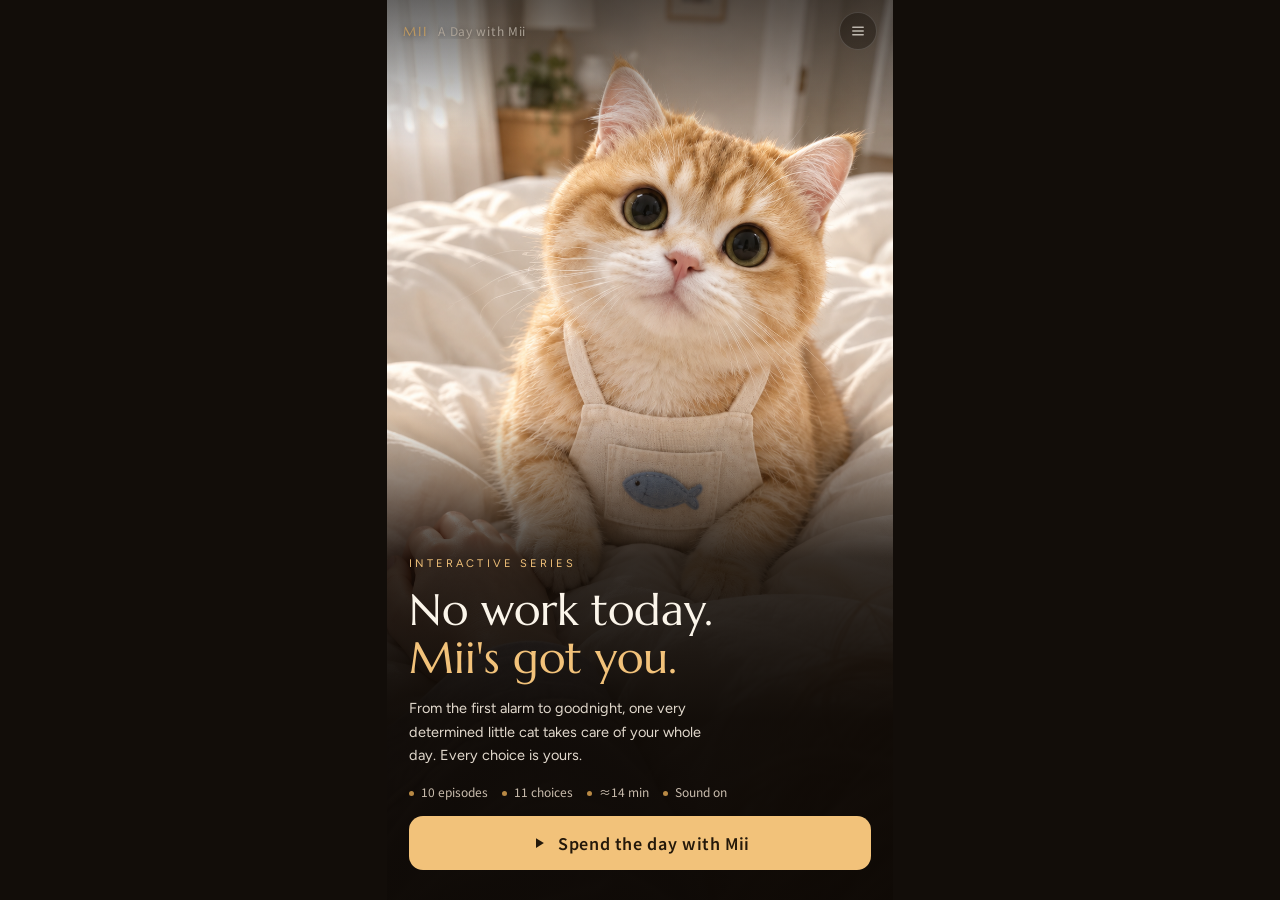
==== index.html @ f4789b43 "A Day with Mii: interactive preview (V40 player, Magnus-style UI with free input) Co-Authored-By: Cl" ====
<!doctype html>
<html lang="zh-CN">
<head>
<meta charset="utf-8">
<meta name="viewport" content="width=device-width,initial-scale=1,viewport-fit=cover">
<meta name="theme-color" content="#120d09">
<title>A Day with Mii</title>
<link rel="preconnect" href="https://fonts.googleapis.com">
<link rel="stylesheet" href="https://fonts.googleapis.com/css2?family=Marcellus&family=Figtree:wght@400;500;600&family=Noto+Sans+SC:wght@400;500&display=swap">
<link rel="stylesheet" href="style.css?v=40">
</head>
<body class="start">
<div id="stage">
  <div id="films"></div>
  <div class="shade"></div>
  <div id="paused" hidden><div><svg viewBox="0 0 24 24" width="26" height="26" fill="#fff"><path d="M8 5.5v13l10.5-6.5z"/></svg></div></div>
  <header id="top">
    <div class="brand"><b>Mii</b><span id="epName"></span></div>
    <button class="icon" id="menuBtn" aria-label="Menu" aria-expanded="false"><svg viewBox="0 0 24 24" fill="none" stroke="#f2ebe1" stroke-width="1.8" stroke-linecap="round"><path d="M5 7h14M5 12h14M5 17h14"/></svg></button>
  </header>
  <nav id="menu" hidden>
    <div class="lab"><span class="only-zh">选集</span><span class="only-en">Episodes</span></div>
    <div id="epList"></div>
    <div class="sep"></div>
    <button id="mSub" hidden><span>字幕</span><small id="mSubV"></small></button>
    <button id="mBack"><span><span class="only-zh">返回上一个选择</span><span class="only-en">Back to last choice</span></span></button>
    <button id="mRestart"><span><span class="only-zh">从头开始</span><span class="only-en">Start over</span></span></button>
  </nav>
  <div id="thought" hidden></div>
  <aside id="phonePip" hidden><img id="pipImage" alt=""></aside>
  <div id="subs" aria-live="polite"></div>
  <div id="loading" role="status" hidden><span class="spinner"></span><span id="loadingText"></span><button id="retry" hidden></button></div>
  <div id="bar">
    <button class="icon" id="playBtn" aria-label="Pause"><svg viewBox="0 0 24 24" fill="#f2ebe1" id="playIco"><path d="M7 5h3.5v14H7zM13.5 5H17v14h-3.5z"/></svg></button>
    <div id="track" role="slider" tabindex="0" aria-label="Progress" aria-valuemin="0" aria-valuemax="100" aria-valuenow="0"><i><b id="fill"></b><s id="knob"></s></i></div>
    <div id="chap"></div>
    <div id="speedWrap"><button id="speedBtn" aria-label="Playback speed" aria-expanded="false">1.0x</button><div id="speedMenu" hidden></div></div>
  </div>
  <button id="headQte" class="headQte" hidden><svg viewBox="0 0 32 32" aria-hidden="true"><path d="M10 17V9a2 2 0 0 1 4 0v7-10a2 2 0 0 1 4 0v10-7a2 2 0 0 1 4 0v8-4a2 2 0 0 1 4 0v9c0 5-4 8-9 8-3 0-5-2-7-4l-5-6a2 2 0 0 1 3-3l3 3"/></svg></button>
  <section id="sheet" aria-label="Your choice">
    <div class="cue" id="cue"></div>
    <div id="opts"></div>
    <form id="say" autocomplete="off">
      <input id="sayIn" maxlength="80" aria-label="Say something to Mii">
      <button id="sayBtn" type="submit" aria-label="Send"><svg viewBox="0 0 24 24" fill="none" stroke="currentColor" stroke-width="2.2" stroke-linecap="round" stroke-linejoin="round"><path d="M5 12h13M13 6l6 6-6 6"/></svg></button>
    </form>
  </section>

  <section class="card" id="startCard">
    <div class="kicker">Interactive Series<span class="only-zh"> · 互动短剧</span></div>
    <h1 class="only-zh">今天不要上班，<br><em>咪养你。</em></h1>
    <h1 class="only-en">No work today. <em>Mii's got you.</em></h1>
    <p class="only-zh">从闹钟响起到晚安，一只认真又有点笨拙的小猫，替你过完这一天。每一个选择，都由你来做。</p>
    <p class="only-en">From the first alarm to goodnight, one very determined little cat takes care of your whole day. Every choice is yours.</p>
    <div class="meta" id="meta"></div>
    <button class="cta" id="startBtn"><svg viewBox="0 0 24 24" width="18" height="18" fill="currentColor"><path d="M8 5.5v13l10.5-6.5z"/></svg><span class="only-zh">和咪过一天</span><span class="only-en">Spend the day with Mii</span></button>
    <button class="cta ghost" id="continueBtn" hidden><span class="only-zh">继续上次的这一天</span><span class="only-en">Continue our day</span></button>
  </section>

  <section class="card" id="epCard" hidden>
    <div class="done" id="epDone"></div>
    <div class="num" id="epNum"></div>
    <div class="t" id="epT"></div>
    <div class="te" id="epTe"></div>
    <button class="cta" id="epGo"><span class="only-zh">继续观看</span><span class="only-en">Continue</span></button>
  </section>

  <section class="card" id="endCard" hidden>
    <div class="kicker"><span class="only-zh">第 10 集 · 完</span><span class="only-en">Good night</span></div>
    <h1 class="only-zh">今天，<br>被<em>咪</em>照顾了一整天。</h1>
    <h1 class="only-en">A whole day, <em>looked after by Mii.</em></h1>
    <ul class="path" id="endPath"></ul>
    <div class="row">
      <button class="cta ghost" id="endBack"><span class="only-zh">换个选择</span><span class="only-en">Change a choice</span></button>
      <button class="cta ghost" id="endEps"><span class="only-zh">选集</span><span class="only-en">Episodes</span></button>
    </div>
    <button class="cta" id="endRestart"><span class="only-zh">再和咪过一天</span><span class="only-en">Spend another day</span></button>
  </section>
  <div id="toast" hidden></div>
</div>
<script type="module" src="app.js?v=40"></script>
</body>
</html>
---- style.css ----
[hidden]{display:none!important}
/* Same layout as the Magnus player: one 9:16 screen, all UI floating on the film. Warm palette for Mii: honey = her fur. */
:root{
  --night:#120d09; --ink:#fbf4e8; --concrete:#ece3d6; --mute:#a99c8d;
  --gold:#f2c27a; --gold-deep:#b98944; --glass:rgba(24,17,11,.62); --line:rgba(242,194,122,.42);
  --display:"Marcellus",Georgia,serif; --body:"Figtree","Helvetica Neue",Arial,"Noto Sans SC","PingFang SC",sans-serif; --zh:"Noto Sans SC","PingFang SC","Hiragino Sans GB",sans-serif;
  color-scheme:dark;
}
html,body{height:100%;margin:0;background:var(--night);color:var(--concrete);font-family:var(--body);overflow:hidden}
*{box-sizing:border-box;-webkit-tap-highlight-color:transparent}
button{font:inherit;color:inherit}
#stage{position:relative;height:100%;max-width:calc(100dvh * 9 / 16);margin:0 auto;overflow:hidden;background:#000 center/cover no-repeat;isolation:isolate}
#films{position:absolute;inset:0}
#films video{position:absolute;inset:0;width:100%;height:100%;object-fit:cover;opacity:0;pointer-events:none;transition:opacity .2s linear}
#films video.active{opacity:1}
.shade{position:absolute;inset:0;pointer-events:none;z-index:2;background:linear-gradient(to bottom,rgba(0,0,0,.45),transparent 16%,transparent 60%,rgba(0,0,0,.66));transition:background .3s}
body.choosing .shade,body.qte .shade{background:linear-gradient(to bottom,rgba(0,0,0,.45),transparent 16%,transparent 34%,rgba(16,10,5,.9))}
#top{position:absolute;left:0;right:0;top:0;z-index:6;display:flex;align-items:center;justify-content:space-between;gap:12px;padding:calc(12px + env(safe-area-inset-top,0px)) max(16px,env(safe-area-inset-right,0px)) 0 max(16px,env(safe-area-inset-left,0px))}
.brand{font-family:var(--display);letter-spacing:.16em;font-size:13px;text-transform:uppercase;color:var(--concrete);display:flex;gap:10px;align-items:baseline;min-width:0;text-shadow:0 1px 6px rgba(0,0,0,.5)}
.brand b{color:var(--gold);font-weight:400}
.brand span{font-family:var(--zh);letter-spacing:.06em;font-size:12px;color:#d8cdbf;white-space:nowrap;overflow:hidden;text-overflow:ellipsis;text-transform:none}
.icon{width:38px;height:38px;border-radius:50%;border:1px solid rgba(255,255,255,.2);background:rgba(20,14,9,.38);display:grid;place-items:center;cursor:pointer;flex:none}
.icon svg{width:18px;height:18px;display:block}
.icon:focus-visible,.opt:focus-visible,.cta:focus-visible,#say button:focus-visible,.ep:focus-visible,.headQte:focus-visible{outline:2px solid var(--gold);outline-offset:2px}
/* subtitles */
#subs{position:absolute;left:0;right:0;z-index:4;bottom:calc(66px + env(safe-area-inset-bottom,0px));padding:0 max(20px,env(safe-area-inset-left,0px));text-align:center;pointer-events:none;display:flex;flex-direction:column;gap:3px}
#subs .zh{font-family:var(--zh);font-size:16px;line-height:1.4;color:#fff;font-weight:500;text-shadow:0 1px 3px rgba(0,0,0,.95),0 0 14px rgba(0,0,0,.55);text-wrap:balance}
#subs .en{font-size:14px;line-height:1.35;color:#f1eadf;text-shadow:0 1px 3px rgba(0,0,0,.9),0 0 12px rgba(0,0,0,.5);text-wrap:balance}
body.en-only #subs .en{font-size:16px;color:#fff;font-weight:500}
#subs .who{font-size:10px;letter-spacing:.2em;color:var(--gold);text-transform:uppercase;text-shadow:0 1px 3px rgba(0,0,0,.9)}
#subs.her .en,#subs.her .zh{color:var(--gold)}
#thought{position:absolute;z-index:4;top:22%;left:8%;right:8%;text-align:center;font-family:var(--zh);font-size:17px;color:#fff;text-shadow:0 1px 5px rgba(0,0,0,.8);pointer-events:none;line-height:1.5}
#phonePip{position:absolute;z-index:4;right:5%;top:12%;width:30%;aspect-ratio:3/4;overflow:hidden;border-radius:14px;border:2px solid rgba(255,255,255,.55);box-shadow:0 4px 18px rgba(0,0,0,.3);pointer-events:none}
#phonePip img{width:100%;height:100%;object-fit:cover}
/* progress */
#bar{position:absolute;left:0;right:0;bottom:0;z-index:5;padding:0 max(16px,env(safe-area-inset-right,0px)) calc(14px + env(safe-area-inset-bottom,0px)) max(16px,env(safe-area-inset-left,0px));display:flex;align-items:center;gap:12px}
#track{flex:1;height:34px;display:flex;align-items:center;cursor:pointer;touch-action:none;-webkit-user-select:none;user-select:none}
#track i{display:block;height:2px;width:100%;background:rgba(255,255,255,.26);position:relative;border-radius:2px}
#track i b{position:absolute;left:0;top:0;bottom:0;background:var(--gold);width:0;border-radius:2px}
#track i s{position:absolute;top:50%;left:0;width:12px;height:12px;margin:-6px 0 0 -6px;border-radius:50%;background:var(--gold);box-shadow:0 0 0 3px rgba(242,194,122,.25);transition:transform .12s}
#track.drag i{height:4px}#track.drag i s{transform:scale(1.35)}
#track:focus-visible{outline:2px solid var(--gold);outline-offset:2px;border-radius:4px}
#chap{font-size:12px;color:#d8cdbf;white-space:nowrap;font-family:var(--zh);font-variant-numeric:tabular-nums;text-shadow:0 1px 4px rgba(0,0,0,.6)}
body:not(.playing) #bar{display:none}
#paused{position:absolute;inset:0;z-index:3;display:grid;place-items:center;pointer-events:none}
#paused div{width:66px;height:66px;border-radius:50%;background:rgba(0,0,0,.4);border:1px solid rgba(255,255,255,.28);display:grid;place-items:center}
#speedWrap{position:relative;flex:none}
#speedBtn{height:30px;min-width:46px;padding:0 10px;border-radius:999px;border:1px solid rgba(255,255,255,.22);background:rgba(20,14,9,.38);color:var(--concrete);font-size:12px;font-variant-numeric:tabular-nums;cursor:pointer;display:flex;align-items:center;justify-content:center}
#speedBtn:focus-visible,#speedMenu button:focus-visible{outline:2px solid var(--gold);outline-offset:2px}
#speedMenu{position:absolute;right:0;bottom:40px;background:rgba(26,19,13,.97);border:1px solid rgba(255,255,255,.12);border-radius:12px;padding:4px;display:flex;flex-direction:column;min-width:76px;z-index:9}
#speedMenu button{background:none;border:0;border-radius:8px;min-height:36px;padding:0 12px;font-size:13px;cursor:pointer;display:flex;align-items:center;justify-content:center;font-variant-numeric:tabular-nums}
#speedMenu button:hover{background:rgba(255,255,255,.06)}
#speedMenu button.on{color:var(--gold)}
/* loading */
#loading{position:absolute;z-index:10;left:12%;right:12%;top:44%;display:flex;align-items:center;justify-content:center;flex-wrap:wrap;gap:12px;padding:14px 16px;border-radius:14px;background:rgba(20,14,9,.82);border:1px solid rgba(255,255,255,.12);text-align:center;font-size:13.5px;line-height:1.5;font-family:var(--zh);backdrop-filter:blur(10px);-webkit-backdrop-filter:blur(10px)}
.spinner{width:18px;height:18px;border:2px solid rgba(255,255,255,.25);border-top-color:var(--gold);border-radius:50%;animation:spin 1s linear infinite}
@keyframes spin{to{transform:rotate(360deg)}}
#retry{padding:8px 16px;border-radius:10px;border:0;background:var(--gold);color:#24180a;cursor:pointer;font-family:var(--zh)}
/* head-pat QTE */
.headQte{position:absolute;z-index:7;transform:translate(-50%,-50%);width:60px;height:60px;border-radius:50%;border:1.5px solid var(--gold);background:var(--glass);color:var(--gold);backdrop-filter:blur(8px);-webkit-backdrop-filter:blur(8px);box-shadow:0 0 0 6px rgba(242,194,122,.18),0 0 22px rgba(242,194,122,.3);display:grid;place-items:center;cursor:pointer;animation:pat 1.6s ease-in-out infinite;touch-action:manipulation;padding:0}
.headQte svg{width:28px;height:28px;fill:none;stroke:currentColor;stroke-width:1.8;stroke-linecap:round;stroke-linejoin:round}
@keyframes pat{50%{box-shadow:0 0 0 12px rgba(242,194,122,.08),0 0 22px rgba(242,194,122,.3)}}
/* choice sheet */
#sheet{position:absolute;left:0;right:0;bottom:0;z-index:7;padding:0 max(16px,env(safe-area-inset-right,0px)) calc(18px + env(safe-area-inset-bottom,0px)) max(16px,env(safe-area-inset-left,0px));display:flex;flex-direction:column;gap:10px;transform:translateY(12px);opacity:0;transition:opacity .35s ease,transform .35s ease;pointer-events:none}
#sheet.show{opacity:1;transform:none;pointer-events:auto}
#opts{display:flex;flex-direction:column;gap:10px}
.cue{font-size:12.5px;color:#d8cdbf;text-align:center;font-family:var(--zh);line-height:1.5}
.cue .en{display:block;font-family:var(--body);font-style:italic;font-size:11.5px;margin-top:1px}
.opt{display:flex;flex-direction:column;align-items:center;justify-content:center;text-align:center;gap:3px;min-height:56px;padding:11px 16px;border-radius:14px;border:1px solid var(--line);background:var(--glass);backdrop-filter:blur(10px);-webkit-backdrop-filter:blur(10px);cursor:pointer;transition:border-color .2s,transform .12s}
.opt:hover{border-color:var(--gold)}
.opt:active{transform:scale(.985)}
.opt:disabled{opacity:.6;cursor:default}
.opt .zh{font-family:var(--zh);font-size:15px;color:var(--ink);line-height:1.35}
.opt .en{font-size:12px;color:#cdbfa9}
body.en-only .opt .en{font-size:15px;color:var(--ink)}
.opt.hint{border-color:var(--gold);box-shadow:0 0 0 1px var(--gold),0 0 22px rgba(242,194,122,.3)}
#say{display:flex;gap:8px;align-items:center;border-radius:14px;border:1px solid rgba(255,255,255,.18);background:rgba(16,11,7,.55);padding:5px 5px 5px 14px}
#say input{flex:1;min-width:0;background:transparent;border:0;outline:0;color:#fff;font:inherit;font-size:15px;padding:8px 0}
#say input::placeholder{color:#a0968a}
#say button{width:40px;height:40px;border-radius:10px;border:0;background:var(--gold);color:#24180a;display:grid;place-items:center;cursor:pointer;flex:none}
#say button:disabled{background:#3d3630;color:#7d756c}
#say button svg{width:18px;height:18px}
/* full cards */
.card{position:absolute;inset:0;z-index:8;display:flex;flex-direction:column;justify-content:flex-end;gap:16px;padding:calc(40px + env(safe-area-inset-top,0px)) max(22px,env(safe-area-inset-right,0px)) calc(30px + env(safe-area-inset-bottom,0px)) max(22px,env(safe-area-inset-left,0px));background:linear-gradient(to bottom,rgba(14,9,5,.1),rgba(14,9,5,.25) 35%,rgba(14,9,5,.93) 74%)}
.kicker{font-size:11px;letter-spacing:.28em;text-transform:uppercase;color:var(--gold)}
.card h1{font-family:var(--display);font-weight:400;font-size:clamp(32px,9.5vw,44px);line-height:1.08;margin:0;color:#fbf5ea;text-wrap:balance}
.card h1.only-zh{font-family:var(--zh);font-weight:500;font-size:clamp(30px,8.6vw,40px);line-height:1.22;letter-spacing:.02em}
.card h1 em{font-style:normal;color:var(--gold)}
.card p{margin:0;font-size:14.5px;line-height:1.6;color:#e2d9cd;max-width:34ch;font-family:var(--zh)}
.card p.only-en{font-family:var(--body)}
.cta{align-self:stretch;min-height:54px;border-radius:14px;border:0;background:var(--gold);color:#24180a;font-weight:600;font-size:16px;letter-spacing:.04em;cursor:pointer;display:flex;align-items:center;justify-content:center;gap:10px;font-family:var(--zh)}
.cta.ghost{background:transparent;border:1px solid rgba(255,255,255,.28);color:#efe9e0;font-weight:500;font-size:14px}
.row{display:grid;grid-template-columns:1fr 1fr;gap:10px}
.meta{display:flex;gap:14px;flex-wrap:wrap;font-size:12px;color:#c9bcad;font-family:var(--zh)}
.meta > span::before{content:"";display:inline-block;width:5px;height:5px;border-radius:50%;background:var(--gold-deep);margin-right:7px;vertical-align:middle}
#startCard{background:linear-gradient(to bottom,rgba(14,9,5,.3),transparent 14%,transparent 46%,rgba(14,9,5,.8) 62%,rgba(14,9,5,.96) 80%)}
#epCard{justify-content:center;align-items:center;text-align:center;background:rgba(14,9,5,.72);backdrop-filter:blur(3px);-webkit-backdrop-filter:blur(3px)}
#epCard .num{font-family:var(--display);font-size:13px;letter-spacing:.4em;color:var(--gold)}
#epCard .t{font-family:var(--zh);font-size:28px;color:#fff;letter-spacing:.1em;text-wrap:balance}
#epCard .te{font-family:var(--display);font-size:15px;letter-spacing:.12em;color:#d9cdb8}
#epCard .done{font-family:var(--zh);font-size:13px;color:var(--mute)}
#epCard .cta{align-self:center;width:min(280px,100%);margin-top:10px}
.path{list-style:none;margin:0;padding:0;display:flex;flex-direction:column;gap:6px;font-size:13px;color:#ddd3c6;font-family:var(--zh);max-height:30vh;overflow:auto}
.path li{display:flex;gap:10px;align-items:baseline}
.path li b{font-weight:500;color:var(--gold);font-size:11px;letter-spacing:.1em;min-width:26px;font-family:var(--body)}
/* menu */
#menu{position:absolute;z-index:9;top:calc(58px + env(safe-area-inset-top,0px));right:max(16px,env(safe-area-inset-right,0px));width:min(270px,calc(100% - 32px));background:rgba(26,19,13,.97);border:1px solid rgba(255,255,255,.12);border-radius:14px;padding:6px;display:flex;flex-direction:column;max-height:72vh;overflow:auto}
#menu button{background:none;border:0;text-align:left;padding:10px 12px;border-radius:9px;font-size:14px;cursor:pointer;display:flex;justify-content:space-between;align-items:center;gap:10px;min-height:44px;width:100%;font-family:var(--zh)}
#menu > button{justify-content:center;text-align:center}
#menu button:hover{background:rgba(255,255,255,.06)}
#menu button small{color:var(--mute);font-variant-numeric:tabular-nums}
#menu .ep.current{background:rgba(242,194,122,.12)}
#menu .sep{height:1px;background:rgba(255,255,255,.08);margin:4px 8px}
#menu .lab{text-align:center;font-size:11px;letter-spacing:.2em;color:var(--mute);padding:8px 12px 4px;text-transform:uppercase}
.ep b{color:var(--gold);font-weight:500;font-family:var(--body);font-size:12px;letter-spacing:.06em;display:inline-block;min-width:36px;font-variant-numeric:tabular-nums}
#toast{position:absolute;z-index:10;left:50%;top:calc(64px + env(safe-area-inset-top,0px));transform:translateX(-50%);background:rgba(0,0,0,.75);border:1px solid rgba(255,255,255,.14);padding:8px 14px;border-radius:999px;font-size:12.5px;white-space:nowrap;font-family:var(--zh)}
@media (prefers-reduced-motion:reduce){*{transition:none!important;animation:none!important}}
body.en-only .zh,body.en-only .only-zh{display:none!important}
body:not(.en-only) .only-en{display:none!important}
body.sub-en #subs .zh,body.sub-en #sheet .zh{display:none!important}
body.sub-en:not(.en-only) .opt .en{font-size:15px;color:var(--ink)}
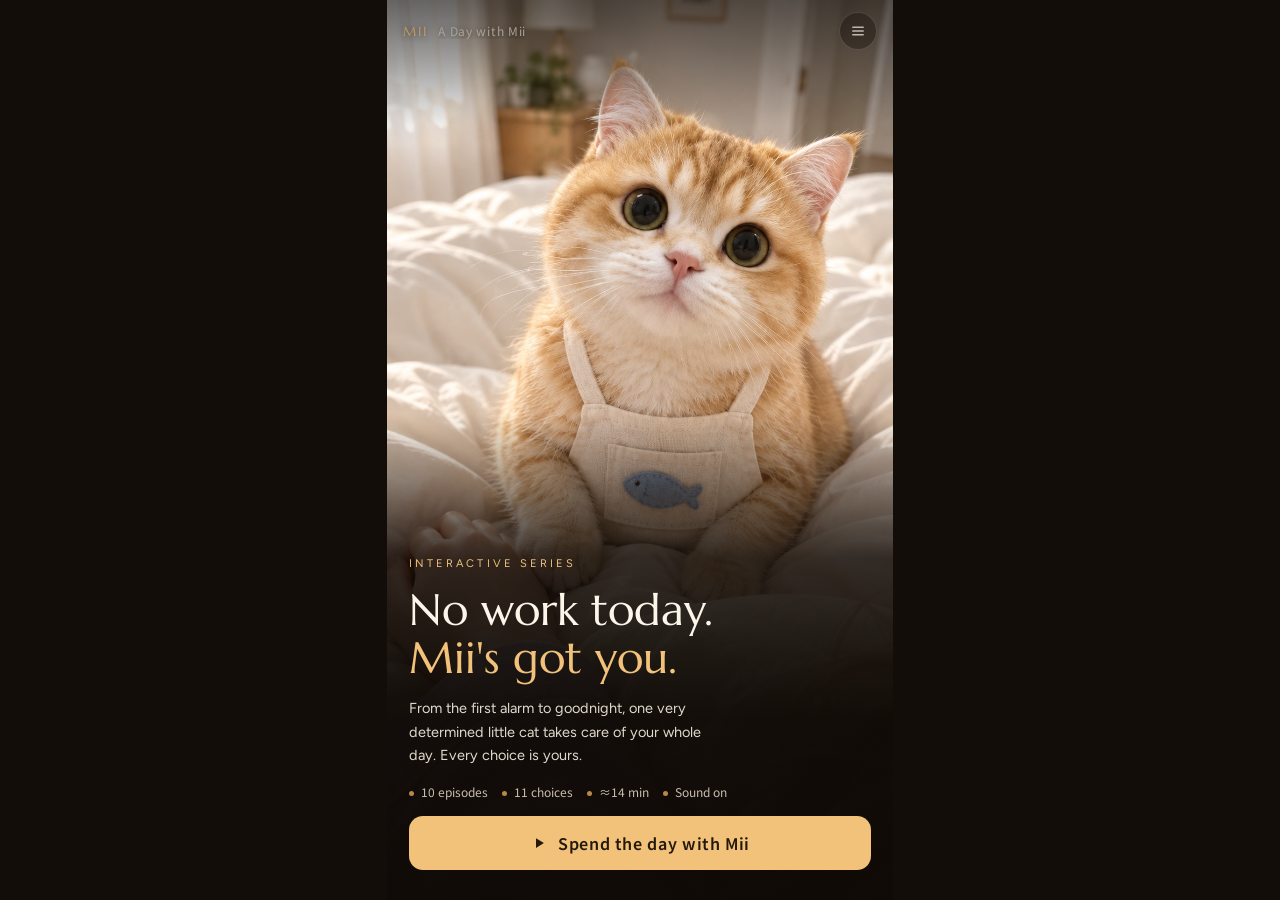
==== commit 59acd386: "Lighter JPG cover; start button waits until the player is ready Co-Authored-By: Claude Opus 5.5 <nor" ====
--- a/index.html
+++ b/index.html
@@ -53,8 +53,8 @@
     <p class="only-zh">从闹钟响起到晚安，一只认真又有点笨拙的小猫，替你过完这一天。每一个选择，都由你来做。</p>
     <p class="only-en">From the first alarm to goodnight, one very determined little cat takes care of your whole day. Every choice is yours.</p>
     <div class="meta" id="meta"></div>
-    <button class="cta" id="startBtn"><svg viewBox="0 0 24 24" width="18" height="18" fill="currentColor"><path d="M8 5.5v13l10.5-6.5z"/></svg><span class="only-zh">和咪过一天</span><span class="only-en">Spend the day with Mii</span></button>
-    <button class="cta ghost" id="continueBtn" hidden><span class="only-zh">继续上次的这一天</span><span class="only-en">Continue our day</span></button>
+    <button class="cta" id="startBtn" disabled><svg viewBox="0 0 24 24" width="18" height="18" fill="currentColor"><path d="M8 5.5v13l10.5-6.5z"/></svg><span class="only-zh">和咪过一天</span><span class="only-en">Spend the day with Mii</span></button>
+    <button class="cta ghost" id="continueBtn" hidden disabled><span class="only-zh">继续上次的这一天</span><span class="only-en">Continue our day</span></button>
   </section>
 
   <section class="card" id="epCard" hidden>
--- a/style.css
+++ b/style.css
@@ -9,7 +9,7 @@
 html,body{height:100%;margin:0;background:var(--night);color:var(--concrete);font-family:var(--body);overflow:hidden}
 *{box-sizing:border-box;-webkit-tap-highlight-color:transparent}
 button{font:inherit;color:inherit}
-#stage{position:relative;height:100%;max-width:calc(100dvh * 9 / 16);margin:0 auto;overflow:hidden;background:#000 center/cover no-repeat;isolation:isolate}
+#stage{position:relative;height:100%;max-width:calc(100dvh * 9 / 16);margin:0 auto;overflow:hidden;background:#000 url(cover.jpg) center/cover no-repeat;isolation:isolate}
 #films{position:absolute;inset:0}
 #films video{position:absolute;inset:0;width:100%;height:100%;object-fit:cover;opacity:0;pointer-events:none;transition:opacity .2s linear}
 #films video.active{opacity:1}
@@ -89,6 +89,7 @@
 .card p{margin:0;font-size:14.5px;line-height:1.6;color:#e2d9cd;max-width:34ch;font-family:var(--zh)}
 .card p.only-en{font-family:var(--body)}
 .cta{align-self:stretch;min-height:54px;border-radius:14px;border:0;background:var(--gold);color:#24180a;font-weight:600;font-size:16px;letter-spacing:.04em;cursor:pointer;display:flex;align-items:center;justify-content:center;gap:10px;font-family:var(--zh)}
+.cta:disabled{opacity:.55;cursor:wait}
 .cta.ghost{background:transparent;border:1px solid rgba(255,255,255,.28);color:#efe9e0;font-weight:500;font-size:14px}
 .row{display:grid;grid-template-columns:1fr 1fr;gap:10px}
 .meta{display:flex;gap:14px;flex-wrap:wrap;font-size:12px;color:#c9bcad;font-family:var(--zh)}
